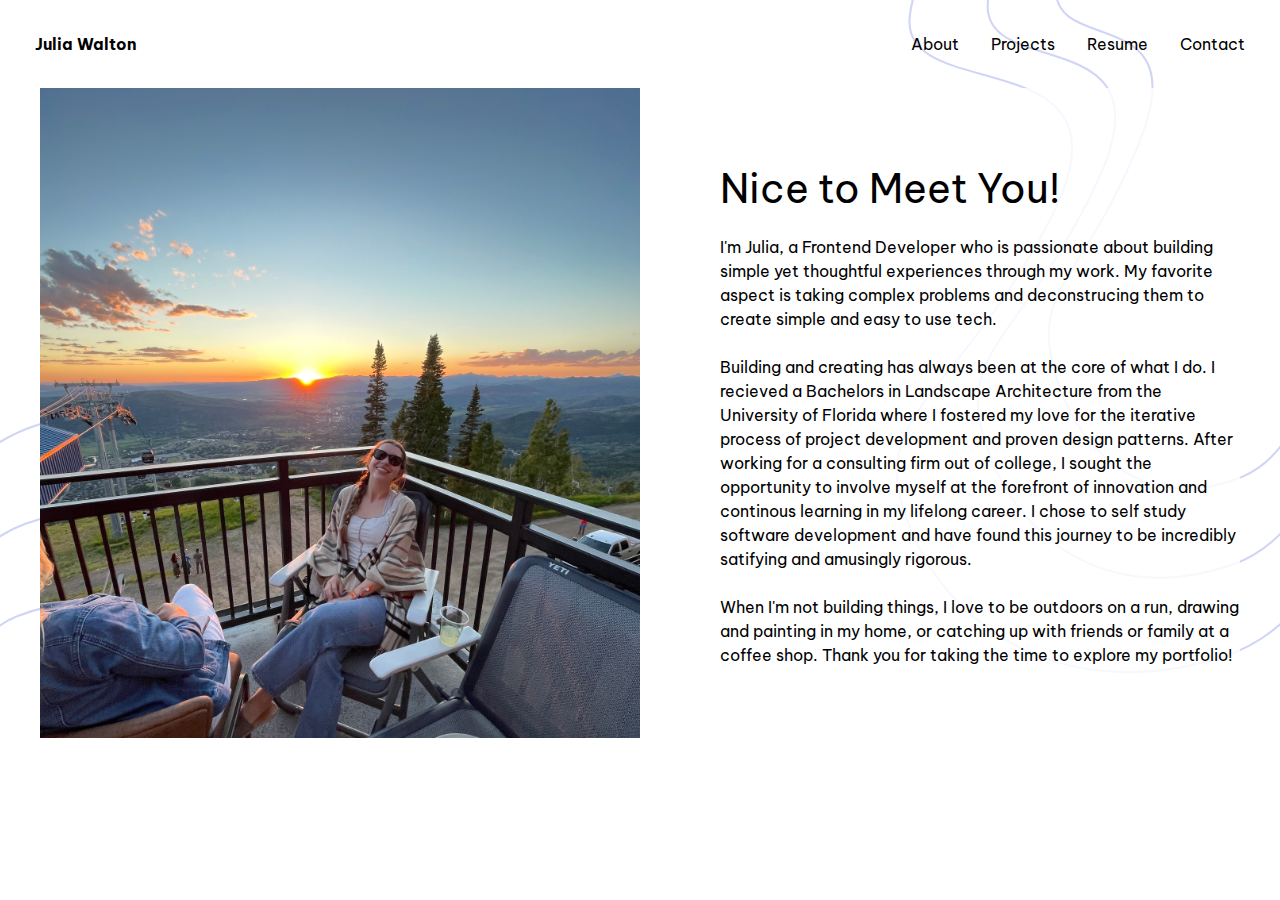
==== about.html @ 748e053b "updated about me" ====
<!DOCTYPE html>
<html lang="en">
<head>
    <meta charset="UTF-8">
    <meta name="viewport" content="width=device-width, initial-scale=1.0">
    <!-- ADD YOUR OWN FAVICON -->
    <link rel="icon"
        href="data:image/svg+xml,<svg xmlns=%22http://www.w3.org/2000/svg%22 viewBox=%220 0 100 100%22><text y=%22.9em%22 font-size=%2290%22>💠</text></svg>">

    <!-- style sheet -->
    <link rel="stylesheet" href="/css/styles.css">

    <!-- fontawesome -->
    <link rel="stylesheet" href="https://cdnjs.cloudflare.com/ajax/libs/font-awesome/5.14.0/css/all.min.css" />

    <!-- google fonts -->
    <link rel="preconnect" href="https://fonts.googleapis.com">
    <link rel="preconnect" href="https://fonts.gstatic.com" crossorigin>
    <link href="https://fonts.googleapis.com/css2?family=Be+Vietnam+Pro:wght@400;500;700&display=swap" rel="stylesheet">

    <script defer src="script.js"></script>
</head>
<body>
        <header>
            <section class="nav">
                <a class="nav__resume-link" href="/index.html">Julia Walton</alt></a>
                <!-- <nav class="primary-navigation"> -->
                <ul role="list" class="nav-list">
                    <li><a href="/about.html">About</a></li>
                    <li><a href="/projects.html">Projects</a></li>
                    <li><a href="/resume.html">Resume</a></li>
                    <li><a href="/contact.html">Contact</a></li>
                </ul>
                <!-- </nav> -->
            </section>
        </header>
        <main>
            <article class="about">
                <div class="about-wrapper">
                    <div class="about-img-container carousel" arial-label="modern luxury spa interior" data-carousel>
                        <button class="carousel-button next" data-carousel-button="next">
                            <i class="fas fa-caret-right"></i>
                        </button>
                        <button class="carousel-button prev" data-carousel-button="prev">
                            <i class="fas fa-caret-left"></i>
                    <ul data-slides>
                        <li class="slide" data-active>
                            <img class="img1" src="images/sunset.JPG" alt="myself at a sunset overlook with family">
                        </li>
                        <li class="slide">
                            <img class="carousel-image" src="images/college.jpg" alt="steam room">
                        </li>
                    
                        <li class="slide">
                            <img class="carousel-image fix" src="images/wedding.jpg"
                                alt="woman recieving a massage in treatment room">
                        </li>
                        <li class="slide">
                            <img class="carousel-image" src="images/seattle.jpg" alt="pool and lounge facilities">
                        </li>
                    </ul>
                </div>
                    <!-- <div class="about-img-container">
                        <img class="img1" src="images/sunset.JPG" alt="myself at a sunset overlook with family">
                    </div> -->
                    <div class="about-txt-container">
                        <h2 class="about-title">Nice to Meet You!</h2>
                        <p class="about-description">I'm Julia, a Frontend Developer who is passionate about building simple yet thoughtful experiences through my work. My favorite aspect is taking complex problems and deconstrucing them to create simple and easy to use tech. <br><br>
                        
                        Building and creating has always been at the core of what I do. I recieved a Bachelors in Landscape Architecture from the University of Florida where I fostered my love for the iterative process of project development and proven design patterns. After working for a consulting firm out of college, I sought the opportunity to involve myself at the forefront of innovation and continous learning in my lifelong career. I chose to self study software development and have found this journey to be incredibly satifying and amusingly rigorous. <br><br>



                        When I'm not building things, I love to be outdoors on a run, drawing and painting in my home, or catching up with friends or family at a coffee shop. Thank you for taking the time to explore my portfolio!

                            
                            </p>
                    </div>
                </div>
            </article>

        </main>
</body>
</html>
---- css/styles.css ----
/*********************************/
/*********** CSS RESET ***********/
/*********************************/
/* Box sizing rules */
*,
*::before,
*::after {
  box-sizing: border-box;
}

/* Remove default margin and inherit fonts for inputs and buttons */
* {
  margin: 0;
  padding: 0;
  font: inherit;
}

/* Remove list styles on ul, ol elements with a list role, which suggests default styling will be removed */
ul[role=list],
ol[role=list] {
  list-style: none;
}

/* Set core root defaults */
html:focus-within {
  scroll-behavior: smooth;
}

/* Set core html defaults */
html,
body {
  width: 100%;
  margin: 0;
  padding: 0;
  background-size: cover;
  overflow: auto;
}

/* Set core body defaults */
body {
  text-rendering: optimizeSpeed;
  line-height: 1.5;
}

/* A elements that don't have a class get default styles */
a:not([class]) {
  text-decoration-skip-ink: auto;
}

/* Make images easier to work with */
img,
picture {
  width: 100%;
  display: block;
}

/* Remove all animations, transitions and smooth scroll for people that prefer not to see them */
@media (prefers-reduced-motion: reduce) {
  html:focus-within {
    scroll-behavior: auto;
  }
  *,
  *::before,
  *::after {
    animation-duration: 0.01ms !important;
    animation-iteration-count: 1 !important;
    transition-duration: 0.01ms !important;
    scroll-behavior: auto !important;
  }
}
/*********************************/
/************ GENERAL ************/
/*********************************/
body {
  font-family: "Be Vietnam Pro", serif;
  background-image: url("/images/bg-bottom.svg"), url("/images/bg-top.svg");
  background-size: 30%;
  background-position: left bottom, right top;
  background-repeat: no-repeat;
}

.bg-img {
  display: none;
}

/*********************************/
/************ WELCOME ************/
/*********************************/
.welcome {
  display: grid;
  grid-template-rows: auto 1fr;
  height: 100vh;
}

.nav {
  display: grid;
  grid-template-columns: 1fr 1fr;
  margin: 2rem 3rem;
  margin-inline: clamp(1rem, 0.6rem + 2vw, 3rem);
}

.nav-list {
  justify-self: flex-end;
  display: flex;
  gap: clamp(0.25rem, 4vw, 2rem);
}

a {
  text-decoration: none;
  color: inherit;
}

.nav__resume-link {
  font-weight: bold;
}

a:hover {
  text-decoration: underline;
}

.intro {
  display: grid;
  gap: 1rem;
  place-items: center;
  margin-top: 3rem;
  margin-top: clamp(3rem, 2.4rem + 3vw, 6rem);
  margin-inline: 2rem;
  margin-inline: clamp(2rem, 1.4rem + 3vw, 5rem);
}

.intro__img {
  max-width: 15.625rem;
  max-width: clamp(15.625rem, 13.125rem + 12.5vw, 28.125rem);
  border: 3px solid rgb(0, 0, 0);
  border-radius: 50%;
  aspect-ratio: 1/1;
  overflow: hidden;
  justify-self: center;
}

.avatar {
  object-fit: cover;
  scale: 1.3;
}

.title {
  font-weight: 500;
  font-size: clamp(2rem, 2.8vw, 3rem);
  text-align: center;
  /* padding-right: clamp(1rem, 3vw, 8rem); */
}

.title span {
  font-weight: 600;
}

.intro__tech-stack {
  margin-top: 1rem;
}

.sub-title {
  text-align: center;
  font-weight: bold;
}

.intro__list {
  display: flex;
  flex-wrap: wrap;
  gap: 0.5rem;
  justify-content: center;
}

@media (min-width: 1230px) {
  .intro {
    /* grid-template-columns: 1fr;
    grid-template-rows: .5fr 1fr;*/
    /* gap: clamp(2rem, 5vw, 5rem);  */
  }
  .intro__img {
    /* margin-left: clamp(2rem, 7vw, 5rem); */
  }
}
@media (min-width: 800px) {
  .intro {
    display: grid;
    grid-template-columns: 1fr 1fr;
    grid-template-rows: auto auto 1fr;
  }
  .intro__img {
    grid-column: 1/2;
    grid-row: 1/3;
  }
  .intro__list, .sub-title, .title {
    justify-content: start;
    text-align: start;
  }
  .bg-img {
    display: block;
    position: absolute;
    top: 200px;
    width: 12.5rem;
    width: clamp(12.5rem, 8.75rem + 18.75vw, 31.25rem);
    z-index: -5;
  }
}
/*********************************/
/************ PROJECTS ***********/
/*********************************/
.projects {
  display: grid;
  place-content: center;
  gap: 2rem;
  margin-inline: 2rem;
  max-width: 1200px;
  margin: 0 auto;
}

.project {
  display: grid;
  grid-template-rows: 300px 1fr;
  gap: 2rem;
  padding-inline: 2rem;
  max-width: 1400px;
}

.img-container.one {
  background-image: url("/images/spa-selene-graphic.png");
  width: 100%;
  height: 100%;
  background-position: 100% 70%;
}

.img-container:hover {
  background-color: rgba(0, 0, 0, 0.192);
  background-blend-mode: multiply;
}

.proj-desc {
  display: grid;
  grid-template-rows: auto auto 1fr auto;
  gap: 1rem;
  align-content: start;
}

.proj-desc:hover {
  text-decoration: none;
}

.proj-desc:hover .proj-desc-title {
  text-decoration: underline;
}

.proj-desc-title {
  font-size: 2rem;
  font-weight: bold;
}

.proj-desc-tech-stack {
  display: flex;
  gap: 2rem;
}

.proj-desc-tech-stack div {
  background-color: pink;
  align-self: end;
}

@media (min-width: 800px) {
  .project {
    max-height: 400px;
    display: grid;
    grid-template-columns: 1fr 1fr;
    grid-template-rows: 1fr;
  }
}
.img-container.two {
  background-image: url("/images/david-lezcano-m-Doa-GTrUw-unsplash.jpg");
  width: 100%;
  height: 100%;
  background-position: 20% 70%;
}

.img-container {
  background-size: cover;
  border-radius: 2rem;
}

.spa-selene {
  margin: 2rem 6rem;
  display: grid;
  gap: 2rem;
  place-items: center;
  font-size: 1.15rem;
}

.feature-title {
  font-size: 4rem;
  font-weight: bold;
  padding-bottom: 0.5rem;
}

.feature-heading-group {
  text-align: center;
}

.feature-link {
  padding: 0.5rem 1rem;
  background-color: rgb(0, 0, 0);
  border-radius: 0.5rem;
  font-weight: bold;
  color: white;
  letter-spacing: 1px;
}

.feature-link:hover {
  background-color: rgb(255, 98, 171);
  text-decoration: none;
}

.img-container {
  width: 1500px;
  height: 600px;
  object-fit: contain;
}

.screenshot-container {
  width: 490px;
  object-fit: contain;
  margin-left: 4rem;
  display: flex;
  gap: 1rem;
}

.screenshot-container2 {
  width: 660px;
  object-fit: contain;
  margin-left: 4rem;
}

.feature-img {
  width: 100%;
  height: 100%;
  object-fit: cover;
  display: block;
  object-position: 100% 75%;
}

.feature-screenshot {
  width: 100%;
  height: 100%;
  object-fit: contain;
}

.feature-main-list {
  margin-left: 3rem;
  list-style-type: none;
  font-size: 1.2rem;
  font-weight: bold;
}

.feature-main-list > .feature-sub-list {
  margin-left: 3rem;
}

.feature-sub-list {
  margin-left: 6rem;
  font-size: 1.1rem;
  font-weight: normal;
}

.feature-writeup {
  max-width: 1400px;
  display: grid;
  gap: 2rem;
  background-color: rgba(255, 255, 255, 0.7);
  padding: 1rem 3rem;
}

.feature-heading2 {
  font-size: 2rem;
  font-weight: bold;
}

.feature-heading3 {
  font-size: 1.8rem;
  margin-left: 4rem;
}

.feature-desc {
  margin-left: 4rem;
}

.feature-heading4 {
  font-size: 1.5rem;
  margin-left: 1rem;
}

.about {
  max-width: 1200px;
  margin: auto;
  background-color: rgba(255, 255, 255, 0.829);
  color: black;
}

.about-wrapper {
  display: grid;
  gap: 5rem;
  grid-template-columns: 1fr 1fr;
  place-items: center;
}

.about-title {
  font-size: 2.5rem;
  margin-bottom: 1rem;
}

.carousel {
  width: 600px;
  height: 650px;
  position: relative;
}

.carousel ul {
  margin: 0;
  padding: 0;
  list-style-type: none;
}

.slide {
  position: absolute;
  inset: 0;
  opacity: 0;
  transition: 0.4s opacity ease-in-out;
  transition-delay: 0.4s;
}

s .slide > img {
  display: block;
  width: 100%;
  height: 100%;
  object-fit: cover;
  object-position: center;
}

.slide[data-active] {
  opacity: 1;
  z-index: 1;
  transition-delay: 0ms;
}

.carousel-button {
  z-index: 100;
}

.carousel-button:focus,
.carousel-button:hover {
  color: rgb(0, 0, 0);
  background-color: rgba(0, 0, 0, 0.5);
}

footer {
  margin-top: 5rem;
  background-color: black;
  height: 200px;
}/*# sourceMappingURL=styles.css.map */
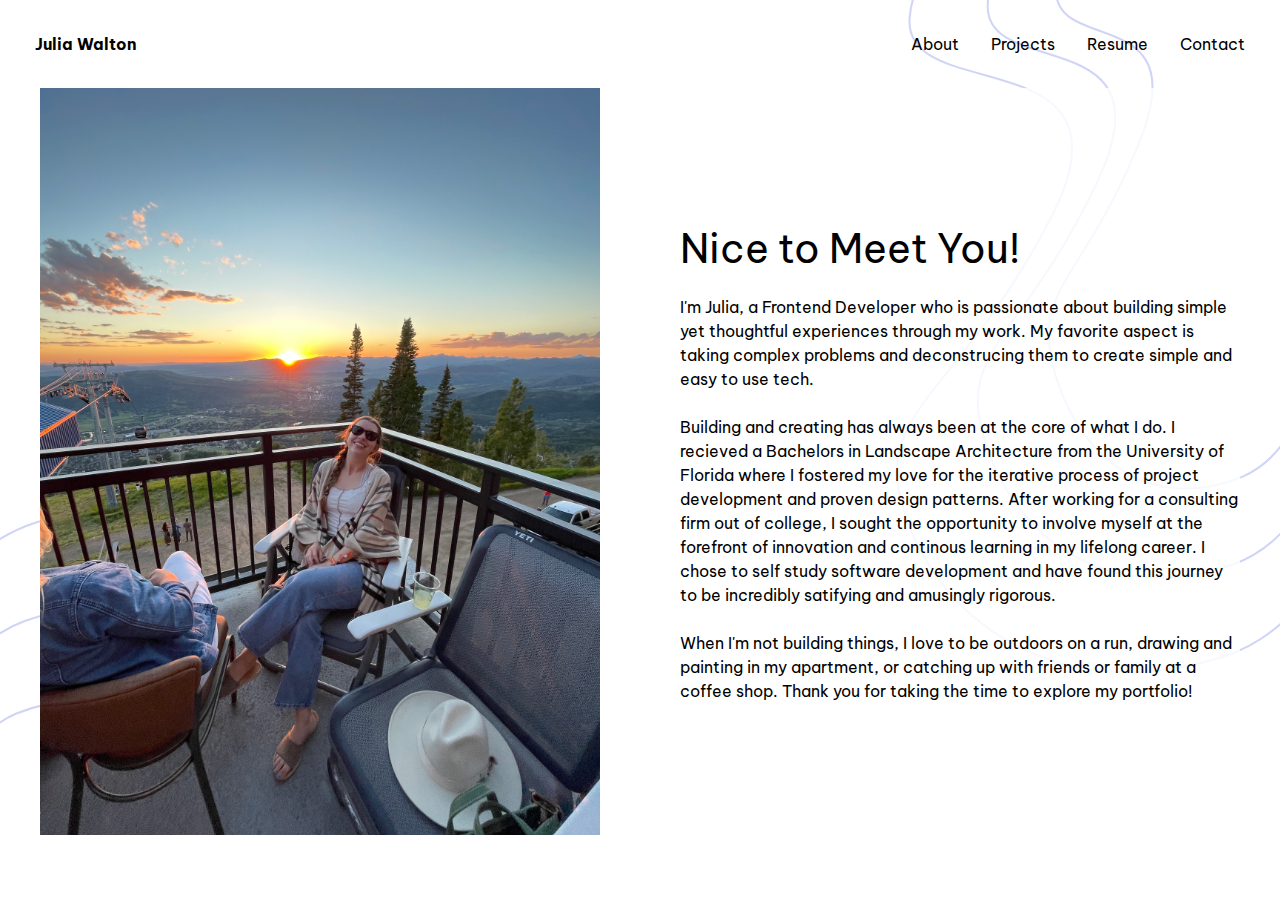
==== commit bb6416da: "updates to spa selene" ====
--- a/about.html
+++ b/about.html
@@ -3,7 +3,7 @@
 <head>
     <meta charset="UTF-8">
     <meta name="viewport" content="width=device-width, initial-scale=1.0">
-    <!-- ADD YOUR OWN FAVICON -->
+    <!-- favicon -->
     <link rel="icon"
         href="data:image/svg+xml,<svg xmlns=%22http://www.w3.org/2000/svg%22 viewBox=%220 0 100 100%22><text y=%22.9em%22 font-size=%2290%22>💠</text></svg>">
 
@@ -18,7 +18,10 @@
     <link rel="preconnect" href="https://fonts.gstatic.com" crossorigin>
     <link href="https://fonts.googleapis.com/css2?family=Be+Vietnam+Pro:wght@400;500;700&display=swap" rel="stylesheet">
 
+    <!-- javascript -->
     <script defer src="script.js"></script>
+
+    <title>Julia's Portfolio</title>
 </head>
 <body>
         <header>
@@ -29,7 +32,7 @@
                     <li><a href="/about.html">About</a></li>
                     <li><a href="/projects.html">Projects</a></li>
                     <li><a href="/resume.html">Resume</a></li>
-                    <li><a href="/contact.html">Contact</a></li>
+                    <li><a href="mailto:hiitsjuliaw@gmail.com">Contact</a></li>
                 </ul>
                 <!-- </nav> -->
             </section>
@@ -37,28 +40,8 @@
         <main>
             <article class="about">
                 <div class="about-wrapper">
-                    <div class="about-img-container carousel" arial-label="modern luxury spa interior" data-carousel>
-                        <button class="carousel-button next" data-carousel-button="next">
-                            <i class="fas fa-caret-right"></i>
-                        </button>
-                        <button class="carousel-button prev" data-carousel-button="prev">
-                            <i class="fas fa-caret-left"></i>
-                    <ul data-slides>
-                        <li class="slide" data-active>
+                    <div class="about-img-container">
                             <img class="img1" src="images/sunset.JPG" alt="myself at a sunset overlook with family">
-                        </li>
-                        <li class="slide">
-                            <img class="carousel-image" src="images/college.jpg" alt="steam room">
-                        </li>
-                    
-                        <li class="slide">
-                            <img class="carousel-image fix" src="images/wedding.jpg"
-                                alt="woman recieving a massage in treatment room">
-                        </li>
-                        <li class="slide">
-                            <img class="carousel-image" src="images/seattle.jpg" alt="pool and lounge facilities">
-                        </li>
-                    </ul>
                 </div>
                     <!-- <div class="about-img-container">
                         <img class="img1" src="images/sunset.JPG" alt="myself at a sunset overlook with family">
@@ -71,7 +54,7 @@
 
 
 
-                        When I'm not building things, I love to be outdoors on a run, drawing and painting in my home, or catching up with friends or family at a coffee shop. Thank you for taking the time to explore my portfolio!
+                        When I'm not building things, I love to be outdoors on a run, drawing and painting in my apartment, or catching up with friends or family at a coffee shop. Thank you for taking the time to explore my portfolio!
 
                             
                             </p>
--- a/css/styles.css
+++ b/css/styles.css
@@ -81,6 +81,35 @@
 
 .bg-img {
   display: none;
+}
+
+/*** Works on common browsers ***/
+::selection {
+  background-color: rgb(176, 189, 230);
+  color: #fff;
+}
+
+/*** Mozilla based browsers ***/
+::-moz-selection {
+  background-color: rgb(176, 189, 230);
+  color: #fff;
+}
+
+/***For Other Browsers ***/
+::-o-selection {
+  background-color: rgb(176, 189, 230);
+  color: #fff;
+}
+
+::-ms-selection {
+  background-color: rgb(176, 189, 230);
+  color: #fff;
+}
+
+/*** For Webkit ***/
+::-webkit-selection {
+  background-color: rgb(176, 189, 230);
+  color: #fff;
 }
 
 /*********************************/
@@ -217,22 +246,18 @@
 
 .project {
   display: grid;
-  grid-template-rows: 300px 1fr;
+  grid-template-rows: 400px 1fr;
   gap: 2rem;
   padding-inline: 2rem;
   max-width: 1400px;
 }
 
 .img-container.one {
-  background-image: url("/images/spa-selene-graphic.png");
+  background-image: url("/images/spa-selene-coverphoto.png");
   width: 100%;
   height: 100%;
-  background-position: 100% 70%;
-}
-
-.img-container:hover {
-  background-color: rgba(0, 0, 0, 0.192);
-  background-blend-mode: multiply;
+  background-position: center;
+  background-size: cover;
 }
 
 .proj-desc {
@@ -242,11 +267,14 @@
   align-content: start;
 }
 
-.proj-desc:hover {
+.project.one:hover {
   text-decoration: none;
 }
-
-.proj-desc:hover .proj-desc-title {
+.project.one:hover .img-container {
+  background-color: rgba(209, 209, 209, 0.2);
+  background-blend-mode: multiply;
+}
+.project.one:hover .proj-desc-title {
   text-decoration: underline;
 }
 
@@ -261,7 +289,6 @@
 }
 
 .proj-desc-tech-stack div {
-  background-color: pink;
   align-self: end;
 }
 
@@ -269,7 +296,8 @@
   .project {
     max-height: 400px;
     display: grid;
-    grid-template-columns: 1fr 1fr;
+    grid-template-columns: 600px 1fr;
+    height: 600px;
     grid-template-rows: 1fr;
   }
 }
@@ -313,19 +341,17 @@
 }
 
 .feature-link:hover {
-  background-color: rgb(255, 98, 171);
+  background-color: rgb(176, 189, 230);
   text-decoration: none;
 }
 
 .img-container {
   width: 1500px;
   height: 600px;
-  object-fit: contain;
 }
 
 .screenshot-container {
   width: 490px;
-  object-fit: contain;
   margin-left: 4rem;
   display: flex;
   gap: 1rem;
@@ -333,22 +359,41 @@
 
 .screenshot-container2 {
   width: 660px;
+  margin-left: 4rem;
+}
+
+.sketch-container {
+  width: 90%;
+  height: 150px;
+  display: grid;
+  gap: 1rem;
+  margin: auto;
+  grid-template-columns: repeat(6, 1fr);
+}
+
+.sketch-container > img {
+  max-width: 100%;
+  max-height: 100%;
+  display: block;
   object-fit: contain;
-  margin-left: 4rem;
 }
 
 .feature-img {
-  width: 100%;
-  height: 100%;
-  object-fit: cover;
-  display: block;
-  object-position: 100% 75%;
-}
-
-.feature-screenshot {
   width: 100%;
   height: 100%;
   object-fit: contain;
+  display: block;
+  object-position: center;
+}
+
+.feature-screenshot {
+  width: 100%;
+  height: 100%;
+  object-fit: contain;
+}
+
+.feature-screenshot1 {
+  max-height: 300px;
 }
 
 .feature-main-list {
@@ -384,6 +429,7 @@
 .feature-heading3 {
   font-size: 1.8rem;
   margin-left: 4rem;
+  padding-bottom: 1rem;
 }
 
 .feature-desc {
@@ -393,6 +439,11 @@
 .feature-heading4 {
   font-size: 1.5rem;
   margin-left: 1rem;
+}
+
+.video-container {
+  display: grid;
+  justify-content: center;
 }
 
 .about {
@@ -458,8 +509,28 @@
   background-color: rgba(0, 0, 0, 0.5);
 }
 
+.resume {
+  display: grid;
+  place-items: center;
+}
+
+.resume-container {
+  width: 700px;
+  height: 860px;
+}
+
+.resume-img {
+  width: 100%;
+  height: 100%;
+}
+
+.resume .feature-link:hover {
+  background-color: rgb(176, 189, 230);
+}
+
 footer {
   margin-top: 5rem;
   background-color: black;
+  color: white;
   height: 200px;
 }/*# sourceMappingURL=styles.css.map */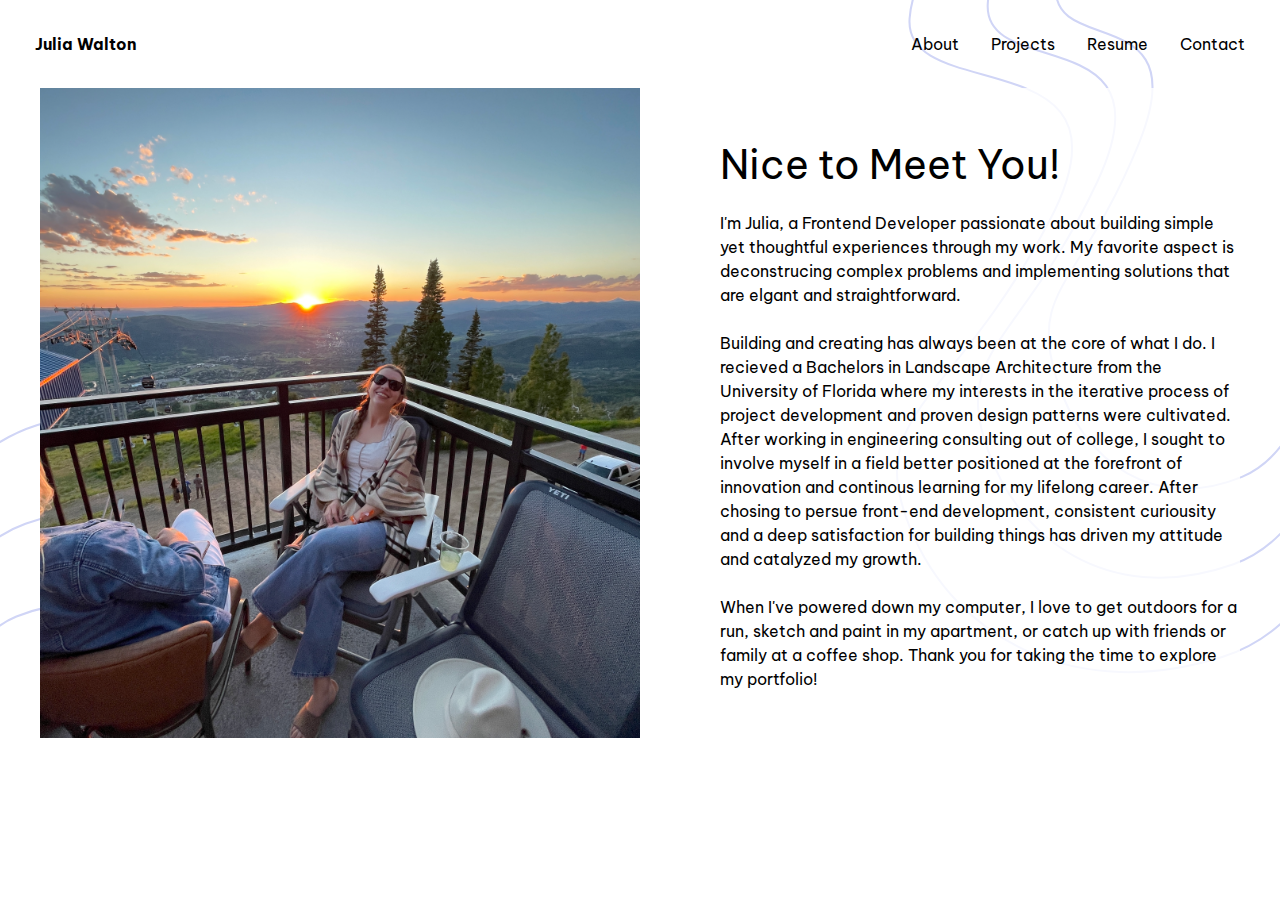
==== commit 02ba2326: "updates to about page" ====
--- a/about.html
+++ b/about.html
@@ -8,7 +8,7 @@
         href="data:image/svg+xml,<svg xmlns=%22http://www.w3.org/2000/svg%22 viewBox=%220 0 100 100%22><text y=%22.9em%22 font-size=%2290%22>💠</text></svg>">
 
     <!-- style sheet -->
-    <link rel="stylesheet" href="/css/styles.css">
+    <link rel="stylesheet" href="css/styles.css">
 
     <!-- fontawesome -->
     <link rel="stylesheet" href="https://cdnjs.cloudflare.com/ajax/libs/font-awesome/5.14.0/css/all.min.css" />
@@ -26,12 +26,12 @@
 <body>
         <header>
             <section class="nav">
-                <a class="nav__resume-link" href="/index.html">Julia Walton</alt></a>
+                <a class="nav__resume-link" href="index.html">Julia Walton</alt></a>
                 <!-- <nav class="primary-navigation"> -->
                 <ul role="list" class="nav-list">
-                    <li><a href="/about.html">About</a></li>
-                    <li><a href="/projects.html">Projects</a></li>
-                    <li><a href="/resume.html">Resume</a></li>
+                    <li><a href="about.html">About</a></li>
+                    <li><a href="projects.html">Projects</a></li>
+                    <li><a href="resume.html">Resume</a></li>
                     <li><a href="mailto:hiitsjuliaw@gmail.com">Contact</a></li>
                 </ul>
                 <!-- </nav> -->
@@ -42,19 +42,17 @@
                 <div class="about-wrapper">
                     <div class="about-img-container">
                             <img class="img1" src="images/sunset.JPG" alt="myself at a sunset overlook with family">
-                </div>
+                    </div>
                     <!-- <div class="about-img-container">
                         <img class="img1" src="images/sunset.JPG" alt="myself at a sunset overlook with family">
                     </div> -->
                     <div class="about-txt-container">
                         <h2 class="about-title">Nice to Meet You!</h2>
-                        <p class="about-description">I'm Julia, a Frontend Developer who is passionate about building simple yet thoughtful experiences through my work. My favorite aspect is taking complex problems and deconstrucing them to create simple and easy to use tech. <br><br>
+                        <p class="about-description">I'm Julia, a Frontend Developer passionate about building simple yet thoughtful experiences through my work. My favorite aspect is deconstrucing complex problems and implementing solutions that are elgant and straightforward. <br><br>
                         
-                        Building and creating has always been at the core of what I do. I recieved a Bachelors in Landscape Architecture from the University of Florida where I fostered my love for the iterative process of project development and proven design patterns. After working for a consulting firm out of college, I sought the opportunity to involve myself at the forefront of innovation and continous learning in my lifelong career. I chose to self study software development and have found this journey to be incredibly satifying and amusingly rigorous. <br><br>
+                        Building and creating has always been at the core of what I do. I recieved a Bachelors in Landscape Architecture from the University of Florida where my interests in the iterative process of project development and proven design patterns were cultivated. After working in engineering consulting out of college, I sought to involve myself in a field better positioned at the forefront of innovation and continous learning for my lifelong career. After chosing to persue front-end development, consistent curiousity and a deep satisfaction for building things has driven my attitude and catalyzed my growth. <br><br>
 
-
-
-                        When I'm not building things, I love to be outdoors on a run, drawing and painting in my apartment, or catching up with friends or family at a coffee shop. Thank you for taking the time to explore my portfolio!
+                        When I've powered down my computer, I love to get outdoors for a run, sketch and paint in my apartment, or catch up with friends or family at a coffee shop. Thank you for taking the time to explore my portfolio!
 
                             
                             </p>
--- a/css/styles.css
+++ b/css/styles.css
@@ -73,7 +73,7 @@
 /*********************************/
 body {
   font-family: "Be Vietnam Pro", serif;
-  background-image: url("/images/bg-bottom.svg"), url("/images/bg-top.svg");
+  background-image: url("../images/bg-bottom.svg"), url("../images/bg-top.svg");
   background-size: 30%;
   background-position: left bottom, right top;
   background-repeat: no-repeat;
@@ -253,7 +253,7 @@
 }
 
 .img-container.one {
-  background-image: url("/images/spa-selene-coverphoto.png");
+  background-image: url("../images/spa-selene-coverphoto.png");
   width: 100%;
   height: 100%;
   background-position: center;
@@ -302,7 +302,7 @@
   }
 }
 .img-container.two {
-  background-image: url("/images/david-lezcano-m-Doa-GTrUw-unsplash.jpg");
+  background-image: url("../images/david-lezcano-m-Doa-GTrUw-unsplash.jpg");
   width: 100%;
   height: 100%;
   background-position: 20% 70%;
@@ -446,6 +446,17 @@
   justify-content: center;
 }
 
+.about-img-container {
+  width: 600px;
+  height: 650px;
+}
+
+.img1 {
+  width: 100%;
+  height: 100%;
+  object-fit: cover;
+}
+
 .about {
   max-width: 1200px;
   margin: auto;
@@ -463,50 +474,6 @@
 .about-title {
   font-size: 2.5rem;
   margin-bottom: 1rem;
-}
-
-.carousel {
-  width: 600px;
-  height: 650px;
-  position: relative;
-}
-
-.carousel ul {
-  margin: 0;
-  padding: 0;
-  list-style-type: none;
-}
-
-.slide {
-  position: absolute;
-  inset: 0;
-  opacity: 0;
-  transition: 0.4s opacity ease-in-out;
-  transition-delay: 0.4s;
-}
-
-s .slide > img {
-  display: block;
-  width: 100%;
-  height: 100%;
-  object-fit: cover;
-  object-position: center;
-}
-
-.slide[data-active] {
-  opacity: 1;
-  z-index: 1;
-  transition-delay: 0ms;
-}
-
-.carousel-button {
-  z-index: 100;
-}
-
-.carousel-button:focus,
-.carousel-button:hover {
-  color: rgb(0, 0, 0);
-  background-color: rgba(0, 0, 0, 0.5);
 }
 
 .resume {
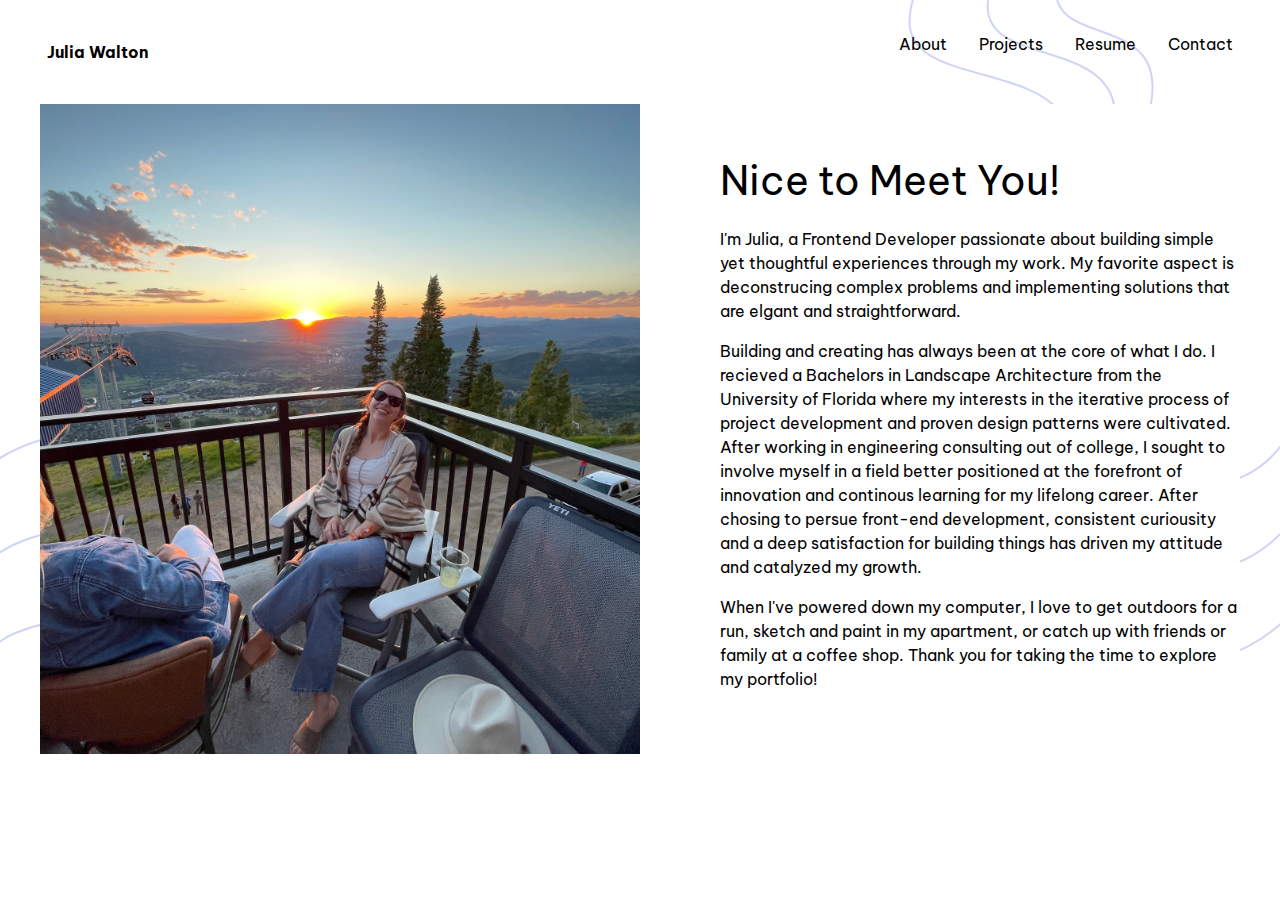
==== commit b500f810: "added footer" ====
--- a/about.html
+++ b/about.html
@@ -43,19 +43,13 @@
                     <div class="about-img-container">
                             <img class="img1" src="images/sunset.JPG" alt="myself at a sunset overlook with family">
                     </div>
-                    <!-- <div class="about-img-container">
-                        <img class="img1" src="images/sunset.JPG" alt="myself at a sunset overlook with family">
-                    </div> -->
                     <div class="about-txt-container">
                         <h2 class="about-title">Nice to Meet You!</h2>
-                        <p class="about-description">I'm Julia, a Frontend Developer passionate about building simple yet thoughtful experiences through my work. My favorite aspect is deconstrucing complex problems and implementing solutions that are elgant and straightforward. <br><br>
+                        <p class="about-description">I'm Julia, a Frontend Developer passionate about building simple yet thoughtful experiences through my work. My favorite aspect is deconstrucing complex problems and implementing solutions that are elgant and straightforward. </p>
                         
-                        Building and creating has always been at the core of what I do. I recieved a Bachelors in Landscape Architecture from the University of Florida where my interests in the iterative process of project development and proven design patterns were cultivated. After working in engineering consulting out of college, I sought to involve myself in a field better positioned at the forefront of innovation and continous learning for my lifelong career. After chosing to persue front-end development, consistent curiousity and a deep satisfaction for building things has driven my attitude and catalyzed my growth. <br><br>
+                        <p class="about-description">Building and creating has always been at the core of what I do. I recieved a Bachelors in Landscape Architecture from the University of Florida where my interests in the iterative process of project development and proven design patterns were cultivated. After working in engineering consulting out of college, I sought to involve myself in a field better positioned at the forefront of innovation and continous learning for my lifelong career. After chosing to persue front-end development, consistent curiousity and a deep satisfaction for building things has driven my attitude and catalyzed my growth. </p>
 
-                        When I've powered down my computer, I love to get outdoors for a run, sketch and paint in my apartment, or catch up with friends or family at a coffee shop. Thank you for taking the time to explore my portfolio!
-
-                            
-                            </p>
+                        <p class="about-description">When I've powered down my computer, I love to get outdoors for a run, sketch and paint in my apartment, or catch up with friends or family at a coffee shop. Thank you for taking the time to explore my portfolio!</p>
                     </div>
                 </div>
             </article>
--- a/css/styles.css
+++ b/css/styles.css
@@ -131,7 +131,7 @@
 .nav-list {
   justify-self: flex-end;
   display: flex;
-  gap: clamp(0.25rem, 4vw, 2rem);
+  gap: clamp(0.25rem, 4vw, 0.5rem);
 }
 
 a {
@@ -139,12 +139,23 @@
   color: inherit;
 }
 
-.nav__resume-link {
-  font-weight: bold;
-}
-
 a:hover {
   text-decoration: underline;
+}
+
+.nav a {
+  padding: 0.5rem 0.75rem;
+}
+
+.nav__resume-link {
+  font-weight: bold;
+}
+
+.nav-list a:hover {
+  text-decoration: none;
+  background-color: black;
+  color: white;
+  border-radius: 0.5rem;
 }
 
 .intro {
@@ -165,6 +176,7 @@
   aspect-ratio: 1/1;
   overflow: hidden;
   justify-self: center;
+  z-index: 3;
 }
 
 .avatar {
@@ -199,23 +211,13 @@
   justify-content: center;
 }
 
-@media (min-width: 1230px) {
-  .intro {
-    /* grid-template-columns: 1fr;
-    grid-template-rows: .5fr 1fr;*/
-    /* gap: clamp(2rem, 5vw, 5rem);  */
-  }
-  .intro__img {
-    /* margin-left: clamp(2rem, 7vw, 5rem); */
-  }
-}
 @media (min-width: 800px) {
   .intro {
     display: grid;
     grid-template-columns: 1fr 1fr;
     grid-template-rows: auto auto 1fr;
   }
-  .intro__img {
+  .ring {
     grid-column: 1/2;
     grid-row: 1/3;
   }
@@ -232,6 +234,58 @@
     z-index: -5;
   }
 }
+.ring {
+  position: relative;
+  width: 420px;
+  height: 420px;
+  display: flex;
+  justify-content: center;
+  align-items: center;
+}
+
+.ring i {
+  position: absolute;
+  inset: 0;
+  border: 2px solid rgb(176, 189, 230);
+  transition: 0.5s;
+}
+
+.ring i:nth-child(1) {
+  border-radius: 38% 62% 63% 37%/41% 44% 56% 59%;
+  animation: animate 6s linear infinite;
+}
+
+.ring i:nth-child(2) {
+  border-radius: 41% 44% 56% 59%/38% 62% 63% 37%;
+  animation: animate 4s linear infinite;
+}
+
+.ring i:nth-child(3) {
+  border-radius: 41% 44% 56% 59%/38% 62% 63% 37%;
+  animation: animate2 10s linear infinite;
+}
+
+.ring:hover i {
+  border: 6px solid var(--clr);
+  filter: drop-shadow(0 0 20px var(--clr));
+}
+
+@keyframes animate {
+  0% {
+    transform: rotate(0deg);
+  }
+  100% {
+    transform: rotate(360deg);
+  }
+}
+@keyframes animate2 {
+  0% {
+    transform: rotate(360deg);
+  }
+  100% {
+    transform: rotate(0deg);
+  }
+}
 /*********************************/
 /************ PROJECTS ***********/
 /*********************************/
@@ -460,7 +514,7 @@
 .about {
   max-width: 1200px;
   margin: auto;
-  background-color: rgba(255, 255, 255, 0.829);
+  background-color: rgb(255, 255, 255);
   color: black;
 }
 
@@ -476,6 +530,10 @@
   margin-bottom: 1rem;
 }
 
+.about-description {
+  padding-bottom: 1rem;
+}
+
 .resume {
   display: grid;
   place-items: center;
@@ -497,7 +555,32 @@
 
 footer {
   margin-top: 5rem;
-  background-color: black;
-  color: white;
+  background-color: rgb(0, 0, 0);
+  color: rgb(255, 255, 255);
   height: 200px;
+  padding: 2rem 3rem 1rem;
+  display: grid;
+}
+
+.flexbox {
+  display: flex;
+  gap: 4rem;
+  justify-content: center;
+  align-items: center;
+}
+
+footer .title {
+  font-size: 1.5rem;
+  padding-bottom: 0.2rem;
+}
+
+.email-me {
+  font-weight: bold;
+  color: rgb(176, 189, 230);
+}
+
+.copyright {
+  color: rgba(255, 255, 255, 0.539);
+  justify-self: center;
+  align-self: end;
 }/*# sourceMappingURL=styles.css.map */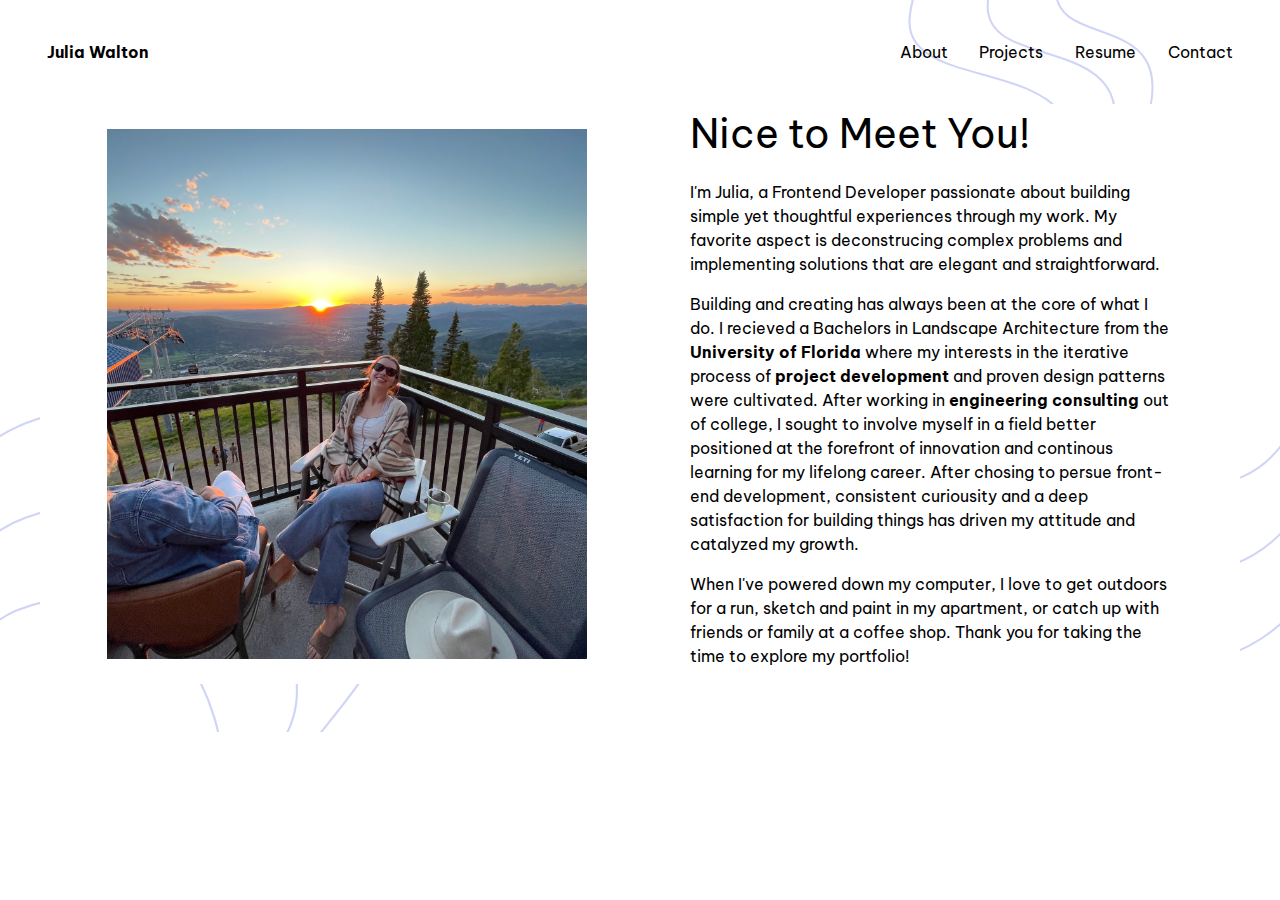
==== commit 7b576cf9: "responsive UI updates" ====
--- a/about.html
+++ b/about.html
@@ -45,9 +45,9 @@
                     </div>
                     <div class="about-txt-container">
                         <h2 class="about-title">Nice to Meet You!</h2>
-                        <p class="about-description">I'm Julia, a Frontend Developer passionate about building simple yet thoughtful experiences through my work. My favorite aspect is deconstrucing complex problems and implementing solutions that are elgant and straightforward. </p>
+                        <p class="about-description">I'm Julia, a Frontend Developer passionate about building simple yet thoughtful experiences through my work. My favorite aspect is deconstrucing complex problems and implementing solutions that are elegant and straightforward. </p>
                         
-                        <p class="about-description">Building and creating has always been at the core of what I do. I recieved a Bachelors in Landscape Architecture from the University of Florida where my interests in the iterative process of project development and proven design patterns were cultivated. After working in engineering consulting out of college, I sought to involve myself in a field better positioned at the forefront of innovation and continous learning for my lifelong career. After chosing to persue front-end development, consistent curiousity and a deep satisfaction for building things has driven my attitude and catalyzed my growth. </p>
+                        <p class="about-description">Building and creating has always been at the core of what I do. I recieved a Bachelors in Landscape Architecture from the <span class="bold-txt">University of Florida</span> where my interests in the iterative process of <span class="bold-txt">project development</span> and proven design patterns were cultivated. After working in <span class="bold-txt">engineering consulting</span> out of college, I sought to involve myself in a field better positioned at the forefront of innovation and continous learning for my lifelong career. After chosing to persue front-end development, consistent curiousity and a deep satisfaction for building things has driven my attitude and catalyzed my growth. </p>
 
                         <p class="about-description">When I've powered down my computer, I love to get outdoors for a run, sketch and paint in my apartment, or catch up with friends or family at a coffee shop. Thank you for taking the time to explore my portfolio!</p>
                     </div>
--- a/css/styles.css
+++ b/css/styles.css
@@ -124,14 +124,15 @@
 .nav {
   display: grid;
   grid-template-columns: 1fr 1fr;
-  margin: 2rem 3rem;
+  margin-block: 2rem;
   margin-inline: clamp(1rem, 0.6rem + 2vw, 3rem);
 }
 
 .nav-list {
   justify-self: flex-end;
+  align-self: center;
   display: flex;
-  gap: clamp(0.25rem, 4vw, 0.5rem);
+  gap: clamp(0rem, -0.16rem + 0.8vw, 0.8rem);
 }
 
 a {
@@ -149,6 +150,7 @@
 
 .nav__resume-link {
   font-weight: bold;
+  justify-self: start;
 }
 
 .nav-list a:hover {
@@ -196,7 +198,8 @@
 }
 
 .intro__tech-stack {
-  margin-top: 1rem;
+  margin-inline: 1rem;
+  justify-self: center;
 }
 
 .sub-title {
@@ -206,9 +209,17 @@
 
 .intro__list {
   display: flex;
-  flex-wrap: wrap;
-  gap: 0.5rem;
+  gap: 1rem;
   justify-content: center;
+  padding-top: 0.5rem;
+}
+
+.contact {
+  padding-bottom: 1rem;
+}
+
+.icon {
+  max-width: 20px;
 }
 
 @media (min-width: 800px) {
@@ -220,6 +231,9 @@
   .ring {
     grid-column: 1/2;
     grid-row: 1/3;
+  }
+  .intro__tech-stack {
+    justify-self: start;
   }
   .intro__list, .sub-title, .title {
     justify-content: start;
@@ -236,8 +250,8 @@
 }
 .ring {
   position: relative;
-  width: 420px;
-  height: 420px;
+  width: clamp(15.625rem, 13.125rem + 12.5vw, 28.125rem);
+  height: clamp(15.625rem, 13.125rem + 12.5vw, 28.125rem);
   display: flex;
   justify-content: center;
   align-items: center;
@@ -319,16 +333,18 @@
   grid-template-rows: auto auto 1fr auto;
   gap: 1rem;
   align-content: start;
-}
-
-.project.one:hover {
+  background-color: rgb(255, 255, 255);
+  border-radius: 2rem;
+}
+
+.project:hover {
   text-decoration: none;
 }
-.project.one:hover .img-container {
+.project:hover .img-container {
   background-color: rgba(209, 209, 209, 0.2);
   background-blend-mode: multiply;
 }
-.project.one:hover .proj-desc-title {
+.project:hover .proj-desc-title {
   text-decoration: underline;
 }
 
@@ -344,6 +360,10 @@
 
 .proj-desc-tech-stack div {
   align-self: end;
+}
+
+.proj-desc-tech-stack img {
+  max-width: 20px;
 }
 
 @media (min-width: 800px) {
@@ -356,7 +376,7 @@
   }
 }
 .img-container.two {
-  background-image: url("../images/david-lezcano-m-Doa-GTrUw-unsplash.jpg");
+  background-image: url("../images/searchPaws-coverphoto.png");
   width: 100%;
   height: 100%;
   background-position: 20% 70%;
@@ -365,6 +385,10 @@
 .img-container {
   background-size: cover;
   border-radius: 2rem;
+}
+
+.page {
+  margin-bottom: 5rem;
 }
 
 .spa-selene {
@@ -501,8 +525,8 @@
 }
 
 .about-img-container {
-  width: 600px;
-  height: 650px;
+  width: clamp(18.75rem, 15rem + 18.75vw, 37.5rem);
+  height: clamp(21.875rem, 18.125rem + 18.75vw, 40.625rem);
 }
 
 .img1 {
@@ -516,13 +540,15 @@
   margin: auto;
   background-color: rgb(255, 255, 255);
   color: black;
+  margin-bottom: 3rem;
 }
 
 .about-wrapper {
   display: grid;
-  gap: 5rem;
+  gap: clamp(1rem, 0.6rem + 2vw, 3rem);
   grid-template-columns: 1fr 1fr;
   place-items: center;
+  margin: 2rem;
 }
 
 .about-title {
@@ -532,6 +558,28 @@
 
 .about-description {
   padding-bottom: 1rem;
+}
+
+.about-txt-container {
+  padding-inline: 2rem;
+}
+
+@media (max-width: 1000px) {
+  .about-wrapper {
+    grid-template-columns: 1fr;
+    grid-template-rows: auto 1fr;
+  }
+  .about-img-container {
+    width: 80%;
+    height: 350px;
+  }
+  .about-txt-container {
+    max-width: 80%;
+    padding-inline: 0rem;
+  }
+}
+.bold-txt {
+  font-weight: bold;
 }
 
 .resume {
@@ -558,29 +606,49 @@
   background-color: rgb(0, 0, 0);
   color: rgb(255, 255, 255);
   height: 200px;
-  padding: 2rem 3rem 1rem;
-  display: grid;
-}
-
-.flexbox {
+  padding-block: 2rem 1rem;
+  display: grid;
+}
+
+.footer-container {
   display: flex;
-  gap: 4rem;
+  gap: 8rem;
   justify-content: center;
   align-items: center;
 }
 
-footer .title {
-  font-size: 1.5rem;
+footer .footer-title {
+  font-size: 2rem;
   padding-bottom: 0.2rem;
 }
 
 .email-me {
   font-weight: bold;
   color: rgb(176, 189, 230);
+}
+
+.footer-text p {
+  font-size: 1.2rem;
+}
+
+.footer-icons {
+  display: flex;
+  gap: 2.5rem;
+  align-items: center;
 }
 
 .copyright {
   color: rgba(255, 255, 255, 0.539);
   justify-self: center;
   align-self: end;
+}
+
+.footer-icons a > .icon {
+  max-width: 60px;
+}
+
+.footer-icons i {
+  color: white;
+  font-size: 2.75rem;
+  margin-top: 5px;
 }/*# sourceMappingURL=styles.css.map */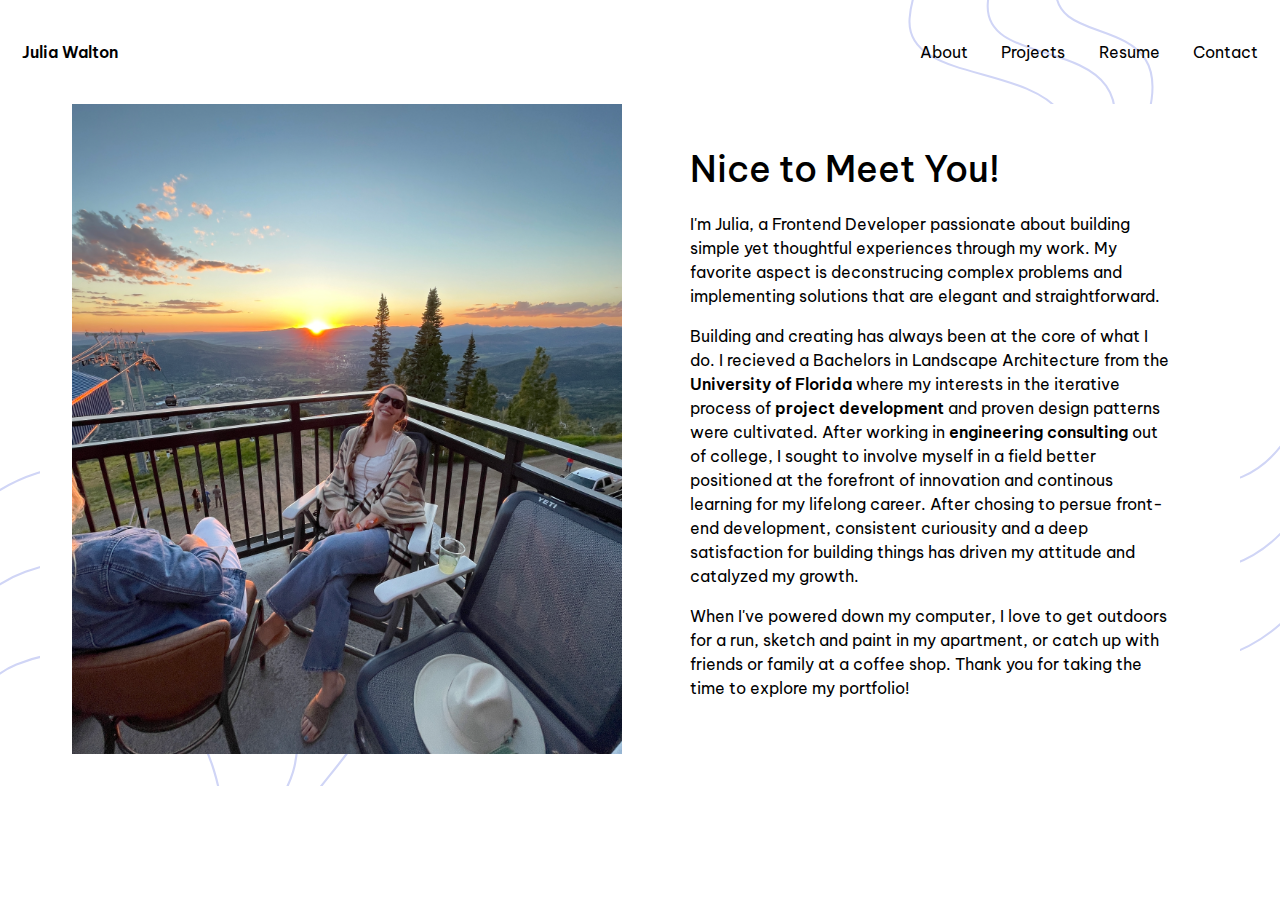
==== commit b835ba0d: "file cleanup" ====
--- a/about.html
+++ b/about.html
@@ -6,54 +6,46 @@
     <!-- favicon -->
     <link rel="icon"
         href="data:image/svg+xml,<svg xmlns=%22http://www.w3.org/2000/svg%22 viewBox=%220 0 100 100%22><text y=%22.9em%22 font-size=%2290%22>💠</text></svg>">
-
     <!-- style sheet -->
     <link rel="stylesheet" href="css/styles.css">
-
     <!-- fontawesome -->
     <link rel="stylesheet" href="https://cdnjs.cloudflare.com/ajax/libs/font-awesome/5.14.0/css/all.min.css" />
-
     <!-- google fonts -->
     <link rel="preconnect" href="https://fonts.googleapis.com">
     <link rel="preconnect" href="https://fonts.gstatic.com" crossorigin>
     <link href="https://fonts.googleapis.com/css2?family=Be+Vietnam+Pro:wght@400;500;700&display=swap" rel="stylesheet">
-
     <!-- javascript -->
     <script defer src="script.js"></script>
-
     <title>Julia's Portfolio</title>
 </head>
 <body>
-        <header>
-            <section class="nav">
-                <a class="nav__resume-link" href="index.html">Julia Walton</alt></a>
-                <!-- <nav class="primary-navigation"> -->
-                <ul role="list" class="nav-list">
-                    <li><a href="about.html">About</a></li>
-                    <li><a href="projects.html">Projects</a></li>
-                    <li><a href="resume.html">Resume</a></li>
-                    <li><a href="mailto:hiitsjuliaw@gmail.com">Contact</a></li>
-                </ul>
-                <!-- </nav> -->
-            </section>
-        </header>
-        <main>
-            <article class="about">
-                <div class="about-wrapper">
-                    <div class="about-img-container">
-                            <img class="img1" src="images/sunset.JPG" alt="myself at a sunset overlook with family">
-                    </div>
-                    <div class="about-txt-container">
-                        <h2 class="about-title">Nice to Meet You!</h2>
-                        <p class="about-description">I'm Julia, a Frontend Developer passionate about building simple yet thoughtful experiences through my work. My favorite aspect is deconstrucing complex problems and implementing solutions that are elegant and straightforward. </p>
-                        
-                        <p class="about-description">Building and creating has always been at the core of what I do. I recieved a Bachelors in Landscape Architecture from the <span class="bold-txt">University of Florida</span> where my interests in the iterative process of <span class="bold-txt">project development</span> and proven design patterns were cultivated. After working in <span class="bold-txt">engineering consulting</span> out of college, I sought to involve myself in a field better positioned at the forefront of innovation and continous learning for my lifelong career. After chosing to persue front-end development, consistent curiousity and a deep satisfaction for building things has driven my attitude and catalyzed my growth. </p>
+    <header>
+        <nav>
+            <a class="home" href="index.html">Julia Walton</a>
+            <ul class="nav-links">
+                <li><a href="about.html">About</a></li>
+                <li><a href="projects.html">Projects</a></li>
+                <li><a href="resume.html">Resume</a></li>
+                <li><a href="mailto:hiitsjuliaw@gmail.com">Contact</a></li>
+            </ul>
+        </nav>
+    </header>
+    <main>
+        <article class="about page">
+            <div class="about-wrapper">
+                <div class="about-img-container">
+                        <img class="about-img" src="images/sunset.JPG" alt="myself at a sunset overlook with family">
+                </div>
+                <div class="about-txt-container">
+                    <h2 class="about-title title">Nice to Meet You!</h2>
+                    <p class="about-description">I'm Julia, a Frontend Developer passionate about building simple yet thoughtful experiences through my work. My favorite aspect is deconstrucing complex problems and implementing solutions that are elegant and straightforward. </p>
+                    
+                    <p class="about-description">Building and creating has always been at the core of what I do. I recieved a Bachelors in Landscape Architecture from the <span class="bold-txt">University of Florida</span> where my interests in the iterative process of <span class="bold-txt">project development</span> and proven design patterns were cultivated. After working in <span class="bold-txt">engineering consulting</span> out of college, I sought to involve myself in a field better positioned at the forefront of innovation and continous learning for my lifelong career. After chosing to persue front-end development, consistent curiousity and a deep satisfaction for building things has driven my attitude and catalyzed my growth. </p>
 
-                        <p class="about-description">When I've powered down my computer, I love to get outdoors for a run, sketch and paint in my apartment, or catch up with friends or family at a coffee shop. Thank you for taking the time to explore my portfolio!</p>
-                    </div>
+                    <p class="about-description">When I've powered down my computer, I love to get outdoors for a run, sketch and paint in my apartment, or catch up with friends or family at a coffee shop. Thank you for taking the time to explore my portfolio!</p>
                 </div>
-            </article>
-
-        </main>
+            </div>
+        </article>
+    </main>
 </body>
 </html>--- a/css/styles.css
+++ b/css/styles.css
@@ -1,32 +1,20 @@
 /*********************************/
 /*********** CSS RESET ***********/
 /*********************************/
-/* Box sizing rules */
 *,
 *::before,
 *::after {
   box-sizing: border-box;
-}
-
-/* Remove default margin and inherit fonts for inputs and buttons */
-* {
   margin: 0;
   padding: 0;
   font: inherit;
 }
 
-/* Remove list styles on ul, ol elements with a list role, which suggests default styling will be removed */
-ul[role=list],
-ol[role=list] {
-  list-style: none;
-}
-
-/* Set core root defaults */
-html:focus-within {
-  scroll-behavior: smooth;
-}
-
-/* Set core html defaults */
+body {
+  text-rendering: optimizeSpeed;
+  line-height: 1.5;
+}
+
 html,
 body {
   width: 100%;
@@ -36,25 +24,43 @@
   overflow: auto;
 }
 
-/* Set core body defaults */
-body {
-  text-rendering: optimizeSpeed;
-  line-height: 1.5;
-}
-
-/* A elements that don't have a class get default styles */
-a:not([class]) {
-  text-decoration-skip-ink: auto;
-}
-
-/* Make images easier to work with */
 img,
-picture {
-  width: 100%;
+picture,
+video,
+canvas,
+svg {
   display: block;
-}
-
-/* Remove all animations, transitions and smooth scroll for people that prefer not to see them */
+  max-width: 100%;
+}
+
+input,
+button,
+textarea,
+select {
+  font: inherit;
+}
+
+p,
+h1,
+h2,
+h3,
+h4,
+h5,
+h6 {
+  overflow-wrap: break-word;
+}
+
+a {
+  text-decoration: none;
+  color: inherit;
+}
+
+ul {
+  list-style-type: none;
+  margin: 0;
+  padding: 0;
+}
+
 @media (prefers-reduced-motion: reduce) {
   html:focus-within {
     scroll-behavior: auto;
@@ -68,116 +74,95 @@
     scroll-behavior: auto !important;
   }
 }
-/*********************************/
-/************ GENERAL ************/
-/*********************************/
 body {
   font-family: "Be Vietnam Pro", serif;
   background-image: url("../images/bg-bottom.svg"), url("../images/bg-top.svg");
   background-size: 30%;
   background-position: left bottom, right top;
   background-repeat: no-repeat;
-}
-
-.bg-img {
-  display: none;
-}
-
-/*** Works on common browsers ***/
-::selection {
-  background-color: rgb(176, 189, 230);
-  color: #fff;
-}
-
-/*** Mozilla based browsers ***/
-::-moz-selection {
-  background-color: rgb(176, 189, 230);
-  color: #fff;
-}
-
-/***For Other Browsers ***/
-::-o-selection {
-  background-color: rgb(176, 189, 230);
-  color: #fff;
-}
-
-::-ms-selection {
-  background-color: rgb(176, 189, 230);
-  color: #fff;
-}
-
-/*** For Webkit ***/
-::-webkit-selection {
-  background-color: rgb(176, 189, 230);
-  color: #fff;
-}
-
-/*********************************/
-/************ WELCOME ************/
-/*********************************/
+  color: rgb(0, 0, 0);
+  font-size: 1rem;
+}
+
+.home {
+  font-weight: 600;
+  justify-self: start;
+}
+
+a:hover {
+  text-decoration: underline;
+}
+
+nav {
+  display: grid;
+  grid-template-columns: 1fr 1fr;
+  align-items: center;
+  margin: 2rem clamp(0rem, -0.2rem + 1vw, 1rem);
+}
+
+.nav-links {
+  display: flex;
+  justify-self: end;
+  gap: 1rem;
+  gap: clamp(0rem, -0.2rem + 1vw, 1rem);
+}
+
+nav a {
+  padding: 0.5rem 0.75rem;
+}
+
+.nav-links a:hover {
+  background-color: rgb(0, 0, 0);
+  color: rgb(255, 255, 255);
+  text-decoration: none;
+  border-radius: 0.5rem;
+}
+
+.title {
+  font-weight: 500;
+  font-size: 2rem;
+  font-size: clamp(2rem, 2.8vw, 3rem);
+}
+
+@media (max-width: 400px) {
+  .nav-links {
+    flex-wrap: wrap;
+    justify-content: end;
+    gap: 0.5rem;
+  }
+}
 .welcome {
   display: grid;
   grid-template-rows: auto 1fr;
   height: 100vh;
 }
 
-.nav {
-  display: grid;
-  grid-template-columns: 1fr 1fr;
-  margin-block: 2rem;
-  margin-inline: clamp(1rem, 0.6rem + 2vw, 3rem);
-}
-
-.nav-list {
-  justify-self: flex-end;
-  align-self: center;
-  display: flex;
-  gap: clamp(0rem, -0.16rem + 0.8vw, 0.8rem);
-}
-
-a {
-  text-decoration: none;
-  color: inherit;
-}
-
-a:hover {
-  text-decoration: underline;
-}
-
-.nav a {
-  padding: 0.5rem 0.75rem;
-}
-
-.nav__resume-link {
-  font-weight: bold;
-  justify-self: start;
-}
-
-.nav-list a:hover {
-  text-decoration: none;
-  background-color: black;
-  color: white;
-  border-radius: 0.5rem;
-}
-
 .intro {
   display: grid;
   gap: 1rem;
   place-items: center;
-  margin-top: 3rem;
-  margin-top: clamp(3rem, 2.4rem + 3vw, 6rem);
+  margin-block: 3rem;
+  margin-block: clamp(3rem, 2.4rem + 3vw, 6rem);
   margin-inline: 2rem;
   margin-inline: clamp(2rem, 1.4rem + 3vw, 5rem);
 }
 
-.intro__img {
-  max-width: 15.625rem;
-  max-width: clamp(15.625rem, 13.125rem + 12.5vw, 28.125rem);
+.intro-title {
+  text-align: center;
+}
+
+.intro-title span {
+  font-weight: 600;
+}
+
+.intro-img {
   border: 3px solid rgb(0, 0, 0);
   border-radius: 50%;
   aspect-ratio: 1/1;
+  justify-self: center;
+  max-width: 15.625rem;
+  max-width: clamp(15.625rem, 13.125rem + 12.5vw, 28.125rem);
   overflow: hidden;
-  justify-self: center;
   z-index: 3;
 }
 
@@ -186,28 +171,17 @@
   scale: 1.3;
 }
 
-.title {
-  font-weight: 500;
-  font-size: clamp(2rem, 2.8vw, 3rem);
-  text-align: center;
-  /* padding-right: clamp(1rem, 3vw, 8rem); */
-}
-
-.title span {
-  font-weight: 600;
-}
-
-.intro__tech-stack {
+.intro-tech-stack {
+  justify-self: center;
   margin-inline: 1rem;
-  justify-self: center;
 }
 
 .sub-title {
   text-align: center;
-  font-weight: bold;
-}
-
-.intro__list {
+  font-weight: 600;
+}
+
+.intro-icons {
   display: flex;
   gap: 1rem;
   justify-content: center;
@@ -220,6 +194,15 @@
 
 .icon {
   max-width: 20px;
+}
+
+.bg-img {
+  position: absolute;
+  display: block;
+  top: 200px;
+  width: 12.5rem;
+  width: clamp(12.5rem, 8.75rem + 18.75vw, 31.25rem);
+  z-index: -5;
 }
 
 @media (min-width: 800px) {
@@ -228,24 +211,18 @@
     grid-template-columns: 1fr 1fr;
     grid-template-rows: auto auto 1fr;
   }
+  .intro-tech-stack {
+    justify-self: start;
+  }
+  .intro-icons,
+  .sub-title,
+  .intro-title {
+    justify-content: start;
+    text-align: start;
+  }
   .ring {
     grid-column: 1/2;
     grid-row: 1/3;
-  }
-  .intro__tech-stack {
-    justify-self: start;
-  }
-  .intro__list, .sub-title, .title {
-    justify-content: start;
-    text-align: start;
-  }
-  .bg-img {
-    display: block;
-    position: absolute;
-    top: 200px;
-    width: 12.5rem;
-    width: clamp(12.5rem, 8.75rem + 18.75vw, 31.25rem);
-    z-index: -5;
   }
 }
 .ring {
@@ -300,32 +277,35 @@
     transform: rotate(0deg);
   }
 }
-/*********************************/
-/************ PROJECTS ***********/
-/*********************************/
 .projects {
   display: grid;
+  max-width: 1200px;
   place-content: center;
   gap: 2rem;
+  margin: 0 auto;
+}
+
+.project {
+  display: grid;
+  grid-template-rows: 1fr auto;
+  gap: 3rem;
+  gap: clamp(3rem, 2rem + 5vw, 8rem);
   margin-inline: 2rem;
-  max-width: 1200px;
-  margin: 0 auto;
-}
-
-.project {
-  display: grid;
-  grid-template-rows: 400px 1fr;
-  gap: 2rem;
-  padding-inline: 2rem;
-  max-width: 1400px;
-}
-
-.img-container.one {
-  background-image: url("../images/spa-selene-coverphoto.png");
-  width: 100%;
-  height: 100%;
-  background-position: center;
-  background-size: cover;
+}
+
+.page {
+  margin-bottom: 5rem;
+}
+
+.project:hover {
+  text-decoration: none;
+}
+.project:hover .proj-img-container {
+  background-color: rgba(209, 209, 209, 0.2);
+  background-blend-mode: multiply;
+}
+.project:hover .proj-desc-title {
+  text-decoration: underline;
 }
 
 .proj-desc {
@@ -337,29 +317,34 @@
   border-radius: 2rem;
 }
 
-.project:hover {
-  text-decoration: none;
-}
-.project:hover .img-container {
-  background-color: rgba(209, 209, 209, 0.2);
-  background-blend-mode: multiply;
-}
-.project:hover .proj-desc-title {
-  text-decoration: underline;
-}
-
 .proj-desc-title {
   font-size: 2rem;
-  font-weight: bold;
+  font-weight: 600;
+}
+
+.proj-desc-date {
+  font-size: clamp(0.85rem, 0.82rem + 0.15vw, 1rem);
+}
+
+.proj-img-container {
+  height: 400px;
+  background-position: center;
+  background-size: cover;
+  border-radius: 2rem;
+}
+
+.proj-img-container.one {
+  background-image: url("../images/spa-selene-coverphoto.png");
+}
+
+.proj-img-container.two {
+  background-image: url("../images/searchPaws-coverphoto.png");
 }
 
 .proj-desc-tech-stack {
   display: flex;
+  align-items: start;
   gap: 2rem;
-}
-
-.proj-desc-tech-stack div {
-  align-self: end;
 }
 
 .proj-desc-tech-stack img {
@@ -368,54 +353,40 @@
 
 @media (min-width: 800px) {
   .project {
-    max-height: 400px;
     display: grid;
-    grid-template-columns: 600px 1fr;
-    height: 600px;
+    grid-template-columns: minmax(30%, 600px) 1fr;
     grid-template-rows: 1fr;
   }
 }
-.img-container.two {
-  background-image: url("../images/searchPaws-coverphoto.png");
-  width: 100%;
-  height: 100%;
-  background-position: 20% 70%;
-}
-
-.img-container {
-  background-size: cover;
-  border-radius: 2rem;
-}
-
-.page {
-  margin-bottom: 5rem;
-}
-
 .spa-selene {
-  margin: 2rem 6rem;
   display: grid;
   gap: 2rem;
   place-items: center;
-  font-size: 1.15rem;
-}
-
-.feature-title {
-  font-size: 4rem;
-  font-weight: bold;
-  padding-bottom: 0.5rem;
+  margin: 2rem clamp(2rem, 1.2rem + 4vw, 6rem);
 }
 
 .feature-heading-group {
   text-align: center;
 }
 
+.feature-desc, .feature-main-list {
+  font-size: 0.8rem;
+  font-size: clamp(0.8rem, 0.76rem + 0.2vw, 1rem);
+}
+
+.feature-title {
+  font-size: clamp(3rem, 2.8rem + 1vw, 4rem);
+  font-weight: 600;
+  padding-bottom: 0.5rem;
+}
+
 .feature-link {
+  background-color: rgb(0, 0, 0);
+  color: rgb(255, 255, 255);
+  font-weight: 600;
+  letter-spacing: 1px;
+  border-radius: 0.5rem;
   padding: 0.5rem 1rem;
-  background-color: rgb(0, 0, 0);
-  border-radius: 0.5rem;
-  font-weight: bold;
-  color: white;
-  letter-spacing: 1px;
 }
 
 .feature-link:hover {
@@ -423,136 +394,143 @@
   text-decoration: none;
 }
 
-.img-container {
-  width: 1500px;
-  height: 600px;
+.feature-img-container {
+  max-width: 900px;
+  max-height: 600px;
+}
+
+.feature-img {
+  width: 100%;
+  height: 100%;
+  object-fit: contain;
+  object-position: center;
+}
+
+.feature-writeup {
+  max-width: 1400px;
+  background-color: rgba(255, 255, 255, 0.7);
+  display: grid;
+  gap: 2rem;
+}
+
+.feature-desc {
+  margin-left: 4rem;
+}
+
+.feature-primary-title {
+  font-size: 1.8rem;
+  font-size: clamp(1.8rem, 1.76rem + 0.2vw, 2rem);
+  font-weight: 600;
+}
+
+.feature-secondary-title {
+  font-size: 1.5rem;
+  font-size: clamp(1.5rem, 1.43rem + 0.35vw, 1.85rem);
+  padding-bottom: 0.5rem;
+  margin-left: 4rem;
+}
+
+.feature-main-list {
+  font-weight: 600;
+  margin-left: 3rem;
+}
+
+.feature-sub-list {
+  font-weight: normal;
+  list-style-type: circle;
+  margin-left: 3rem;
+}
+
+.timeline-img {
+  margin-left: 4rem;
+}
+
+.feature-text-content .feature-sub-list {
+  margin-left: 6rem;
+}
+
+.sketch-container {
+  width: 100%;
+  max-height: 550px;
+  display: grid;
+  gap: 1rem;
+  margin: 0rem 0rem 3rem 4rem;
+  padding-right: 3rem;
+  grid-template-columns: repeat(3, 1fr);
+}
+
+.sketch-container > img {
+  width: 100%;
+  height: 100%;
+  object-fit: contain;
+  border: 1px solid rgb(0, 0, 0);
+}
+
+.video-container {
+  display: grid;
+  justify-content: center;
+  margin-left: 4rem;
 }
 
 .screenshot-container {
-  width: 490px;
+  max-width: 500px;
   margin-left: 4rem;
   display: flex;
   gap: 1rem;
 }
 
-.screenshot-container2 {
-  width: 660px;
+.screenshot-container-large {
+  max-width: 650px;
   margin-left: 4rem;
 }
 
-.sketch-container {
-  width: 90%;
-  height: 150px;
-  display: grid;
-  gap: 1rem;
-  margin: auto;
-  grid-template-columns: repeat(6, 1fr);
-}
-
-.sketch-container > img {
-  max-width: 100%;
-  max-height: 100%;
-  display: block;
-  object-fit: contain;
-}
-
-.feature-img {
+.feature-screenshot {
   width: 100%;
   height: 100%;
   object-fit: contain;
-  display: block;
   object-position: center;
 }
 
-.feature-screenshot {
-  width: 100%;
-  height: 100%;
-  object-fit: contain;
-}
-
-.feature-screenshot1 {
+.feature-screenshot2 {
   max-height: 300px;
 }
 
-.feature-main-list {
-  margin-left: 3rem;
-  list-style-type: none;
-  font-size: 1.2rem;
-  font-weight: bold;
-}
-
-.feature-main-list > .feature-sub-list {
-  margin-left: 3rem;
-}
-
-.feature-sub-list {
-  margin-left: 6rem;
-  font-size: 1.1rem;
-  font-weight: normal;
-}
-
-.feature-writeup {
-  max-width: 1400px;
-  display: grid;
-  gap: 2rem;
-  background-color: rgba(255, 255, 255, 0.7);
-  padding: 1rem 3rem;
-}
-
-.feature-heading2 {
-  font-size: 2rem;
-  font-weight: bold;
-}
-
-.feature-heading3 {
-  font-size: 1.8rem;
-  margin-left: 4rem;
-  padding-bottom: 1rem;
-}
-
-.feature-desc {
-  margin-left: 4rem;
-}
-
-.feature-heading4 {
-  font-size: 1.5rem;
-  margin-left: 1rem;
-}
-
-.video-container {
-  display: grid;
-  justify-content: center;
+@media (max-width: 1200px) {
+  .screenshot-container {
+    flex-direction: column-reverse;
+  }
+}
+.about {
+  max-width: 1200px;
+  background-color: rgb(255, 255, 255);
+  margin: auto;
+}
+
+.about-wrapper {
+  display: grid;
+  grid-template-columns: 1fr 1fr;
+  gap: 1rem;
+  gap: clamp(1rem, 0.6rem + 2vw, 3rem);
+  place-items: center;
+  margin: 2rem;
 }
 
 .about-img-container {
-  width: clamp(18.75rem, 15rem + 18.75vw, 37.5rem);
-  height: clamp(21.875rem, 18.125rem + 18.75vw, 40.625rem);
-}
-
-.img1 {
+  width: 100%;
+  height: 650px;
+}
+
+.about-img {
   width: 100%;
   height: 100%;
   object-fit: cover;
 }
 
-.about {
-  max-width: 1200px;
-  margin: auto;
-  background-color: rgb(255, 255, 255);
-  color: black;
-  margin-bottom: 3rem;
-}
-
-.about-wrapper {
-  display: grid;
-  gap: clamp(1rem, 0.6rem + 2vw, 3rem);
-  grid-template-columns: 1fr 1fr;
-  place-items: center;
-  margin: 2rem;
+.about-txt-container {
+  padding-inline: 2rem;
 }
 
 .about-title {
-  font-size: 2.5rem;
   margin-bottom: 1rem;
 }
 
@@ -560,8 +538,8 @@
   padding-bottom: 1rem;
 }
 
-.about-txt-container {
-  padding-inline: 2rem;
+.about-description span {
+  font-weight: 600;
 }
 
 @media (max-width: 1000px) {
@@ -578,77 +556,84 @@
     padding-inline: 0rem;
   }
 }
-.bold-txt {
-  font-weight: bold;
-}
-
 .resume {
   display: grid;
   place-items: center;
 }
 
+.feature-link:hover {
+  background-color: rgb(176, 189, 230);
+}
+
 .resume-container {
-  width: 700px;
+  max-width: 700px;
   height: 860px;
 }
 
 .resume-img {
   width: 100%;
-  height: 100%;
-}
-
-.resume .feature-link:hover {
-  background-color: rgb(176, 189, 230);
 }
 
 footer {
-  margin-top: 5rem;
   background-color: rgb(0, 0, 0);
   color: rgb(255, 255, 255);
-  height: 200px;
-  padding-block: 2rem 1rem;
-  display: grid;
+  display: grid;
+  height: auto;
+  margin-top: 5rem;
+  padding-block: 3rem 1rem;
 }
 
 .footer-container {
   display: flex;
-  gap: 8rem;
+  gap: 3rem;
+  gap: clamp(3rem, 2rem + 5vw, 8rem);
   justify-content: center;
   align-items: center;
-}
-
-footer .footer-title {
+  margin-inline: 2rem;
+  padding-bottom: 3rem;
+}
+
+.footer-title {
   font-size: 2rem;
+  font-size: clamp(2rem, 1.9rem + 0.5vw, 2.5rem);
   padding-bottom: 0.2rem;
+}
+
+.footer-text p {
+  font-size: 1.15rem;
+  font-size: clamp(1.15rem, 1.08rem + 0.35vw, 1.5rem);
 }
 
 .email-me {
   font-weight: bold;
   color: rgb(176, 189, 230);
-}
-
-.footer-text p {
-  font-size: 1.2rem;
 }
 
 .footer-icons {
   display: flex;
   gap: 2.5rem;
   align-items: center;
+  grid-template-columns: 1fr 0.5fr 0.5fr;
+}
+
+.icon {
+  max-width: 60px;
+  aspect-ratio: 1/1;
 }
 
 .copyright {
-  color: rgba(255, 255, 255, 0.539);
+  color: rgba(255, 255, 255, 0.5);
   justify-self: center;
   align-self: end;
 }
 
-.footer-icons a > .icon {
-  max-width: 60px;
-}
-
-.footer-icons i {
-  color: white;
-  font-size: 2.75rem;
-  margin-top: 5px;
+@media (max-width: 990px) {
+  .footer-container {
+    flex-direction: column;
+    text-align: center;
+    gap: 2rem;
+  }
+  .icon {
+    max-width: 50px;
+  }
 }/*# sourceMappingURL=styles.css.map */